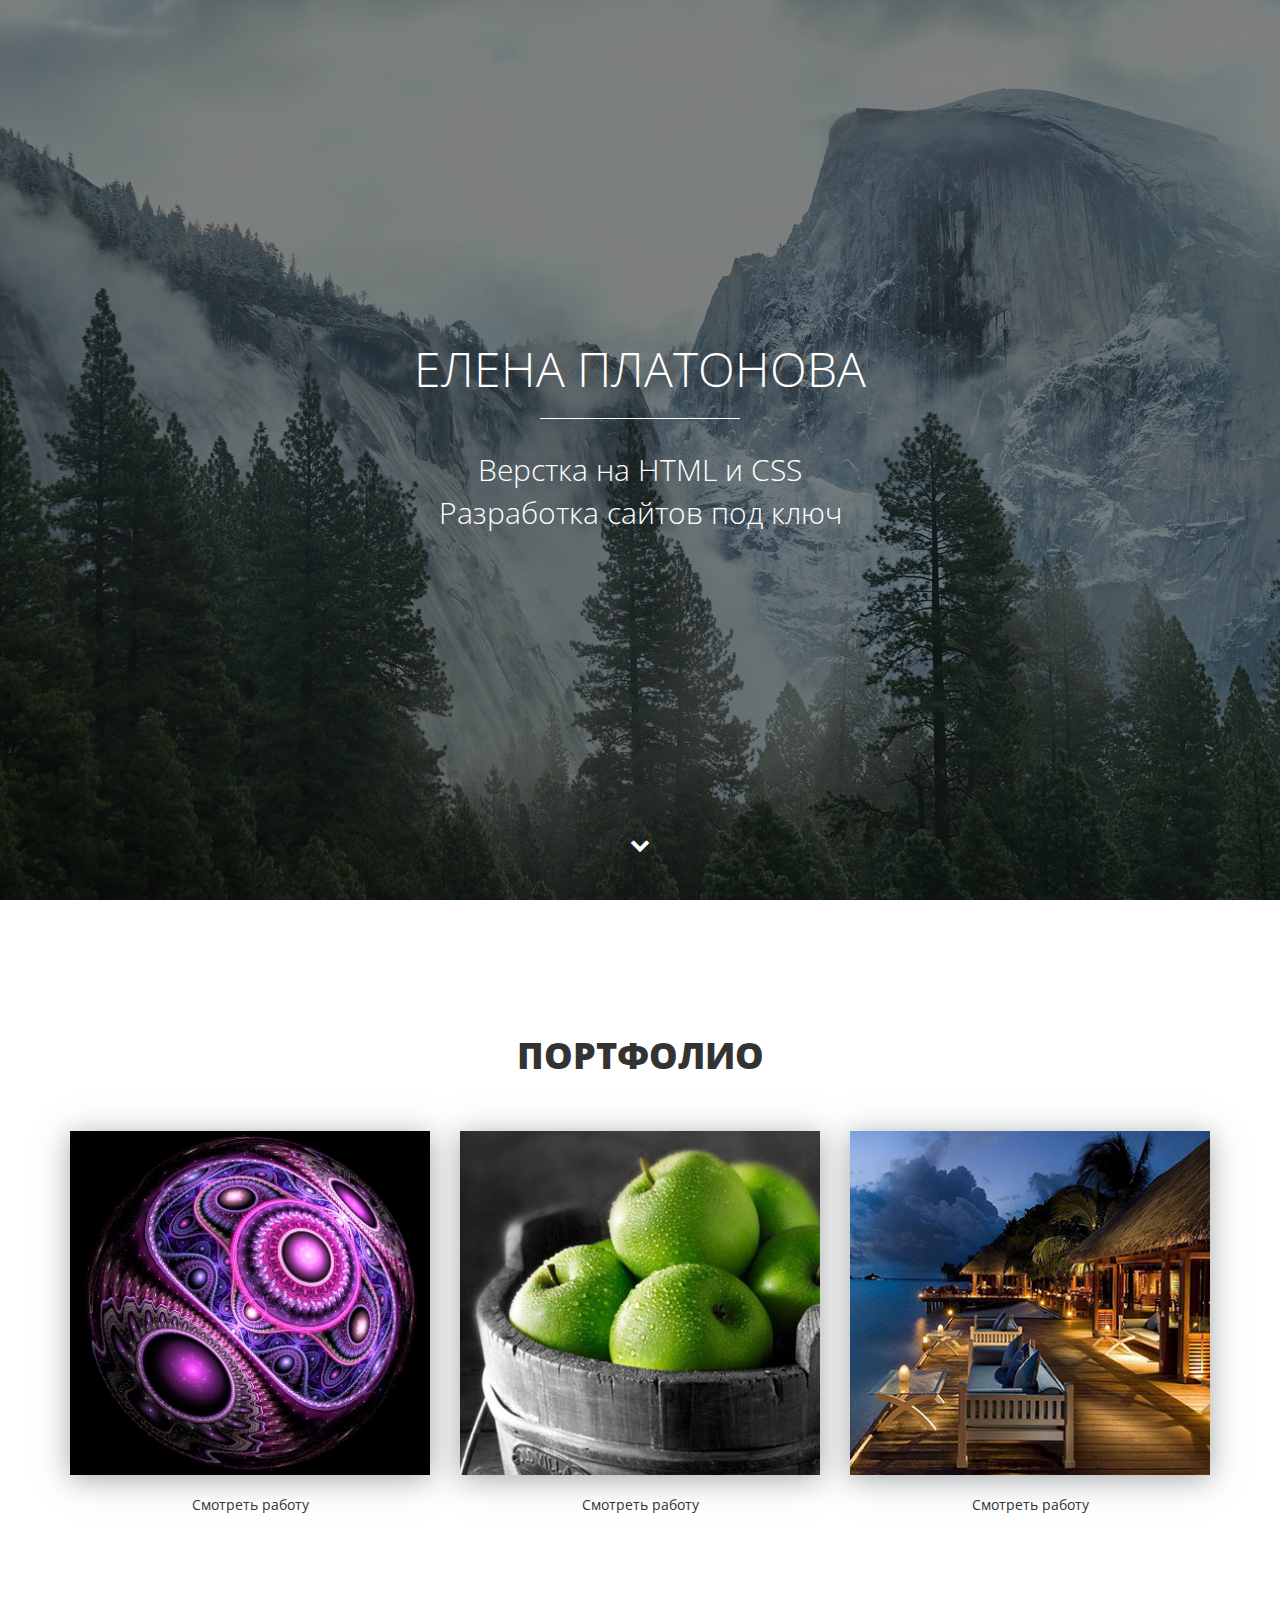
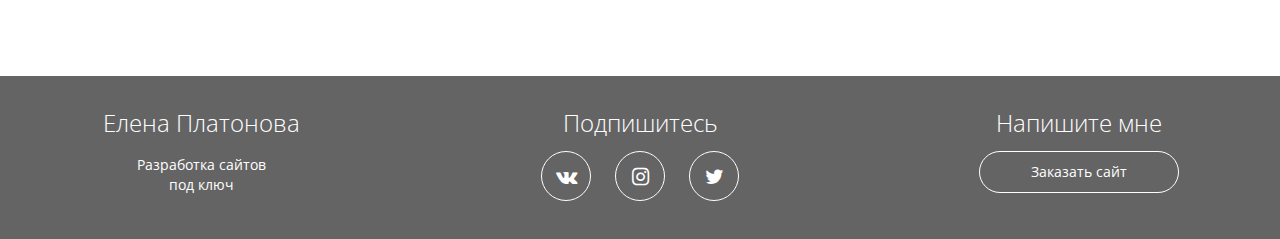
==== index.html @ ac8068d6 "second day" ====
<!DOCTYPE html>
<html lang="ru">
  <head>
    <meta charset="utf-8">
    <meta http-equiv="X-UA-Compatible" content="IE=edge">
    <meta name="viewport" content="width=device-width, initial-scale=1">
    <!--meta для соц сетей-->
    <meta property="og:url" content="">
    <meta property="og:type" content="website">
    <meta property="og:title" content="Елена Платонова - верстка сайтов на HTML и CSS">
    <meta property="og:image" content="">
    <meta property="og:description" content="Закажите разработку сайта без посредников от 5 990 рублей">
    <meta property="og:site_name" content="Портфолио верстальщика">
    <meta property="article:author" content="Елена Платонова">
    <!--заголовок сайта-->
    <title>Елена Платонова - Портфолио</title>
    <link href="https://fonts.googleapis.com/css?family=Open+Sans:400,700&amp;subset=cyrillic" rel="stylesheet">
    <link href="css/bootstrap.min.css" rel="stylesheet">
    <link rel="stylesheet" href="css/fontello.css">
    <link rel="stylesheet" href="css/fontello-embedded.css">
    <link href="css/style.css" rel="stylesheet">
    <!--фавиконка-->
    <link rel="shortcut icon" type="image/x-icon" href="favicon.ico">
    <!--[if lt IE 9]>
      <script src="https://oss.maxcdn.com/html5shiv/3.7.3/html5shiv.min.js"></script>
      <script src="https://oss.maxcdn.com/respond/1.4.2/respond.min.js"></script>
    <![endif]-->
  </head>
  <body>
    <div class="main">
      <div class="main-overlay"></div>
      <div class="wrapper">
        <div class="main-header">
          <h1>Елена Платонова</h1>
          <div class="main-line"></div>
          <p>Верстка на HTML и CSS<br>
            Разработка сайтов под ключ
          </p>
        </div>
      </div>
      <a class="main-down" href="#"><i class="icon-down"></i></a>
    </div>
    <div class="portfolio">
      <div class="container">
        <h2 class="section-header">Портфолио</h2>
      <div class="row">
        <div class="col-md-4">
          <div class="portfolio-block">
            <img src="img/portfolio/1.jpg" alt="Работа №1">
            <a data-toggle="modal" data-work='work-1' href="#work">Смотреть работу</a>
            </div>
        </div>
        <div class="col-md-4">
          <div class="portfolio-block">
            <img src="img/portfolio/2.jpg" alt="Работа №2">
            <a data-toggle="modal" data-work='work-2' href="#work">Смотреть работу</a>
            </div>
        </div>
        <div class="col-md-4">
          <div class="portfolio-block">
            <img src="img/portfolio/3.jpg" alt="Работа №3">
            <a data-toggle="modal" data-work='work-3' href="#work">Смотреть работу</a>
            </div>
        </div>
      </div>
      </div>
    </div>
    <div class="footer">
      <div class="container">
        <div class="row">
          <div class="col-md-3">
            <strong>Елена Платонова</strong>
            <p>Разработка сайтов <br>
            под ключ</p>
          </div>
          <div class="col-md-6">
            <strong>Подпишитесь</strong>
            <div class="social-links">
              <a href="#"><i class="icon-vk"></i></a>
              <a href="#"><i class="icon-instagram"></i></a>
              <a href="#"><i class="icon-twitter"></i></a>
            </div>
          </div>
          <div class="col-md-3">
            <strong>Напишите мне</strong>
            <a href="https://vk.me/id6710548" class="offer-btn">Заказать сайт</a>
          </div>
        </div>
      </div>
    </div>

    <!-- Всплывающие окна -->
<div class="modal fade" id="work" role="dialog">
  <div class="modal-dialog" role="document">
    <div class="modal-content">
      <div class="modal-header">
        <button type="button" class="close" data-dismiss="modal" aria-label="Close"><span aria-hidden="true">&times;</span></button>
        <h4 class="modal-title">Описание проекта</h4>
      </div>
      <div class="modal-body">
        
      </div>
    </div>
  </div>
</div>



    <!-- jQuery (necessary for Bootstrap's JavaScript plugins) -->
    <script src="https://ajax.googleapis.com/ajax/libs/jquery/1.12.4/jquery.min.js"></script>
    <script src="js/bootstrap.min.js"></script>
    <script>
      $(function() {
        var link = $('a[data-toggle="modal"]');
        link.on('click', function(event){
          var work = $(this).attr('data-work');
          var modal = $('.modal');
          modal.find('.modal-body').load(work+'.html');
        });
      });
    </script>
  </body>
</html>
---- css/fontello.css ----
@font-face {
  font-family: 'fontello';
  src: url('../font/fontello.eot?75813901');
  src: url('../font/fontello.eot?75813901#iefix') format('embedded-opentype'),
       url('../font/fontello.woff2?75813901') format('woff2'),
       url('../font/fontello.woff?75813901') format('woff'),
       url('../font/fontello.ttf?75813901') format('truetype'),
       url('../font/fontello.svg?75813901#fontello') format('svg');
  font-weight: normal;
  font-style: normal;
}
/* Chrome hack: SVG is rendered more smooth in Windozze. 100% magic, uncomment if you need it. */
/* Note, that will break hinting! In other OS-es font will be not as sharp as it could be */
/*
@media screen and (-webkit-min-device-pixel-ratio:0) {
  @font-face {
    font-family: 'fontello';
    src: url('../font/fontello.svg?75813901#fontello') format('svg');
  }
}
*/
 
 [class^="icon-"]:before, [class*=" icon-"]:before {
  font-family: "fontello";
  font-style: normal;
  font-weight: normal;
  speak: none;
 
  display: inline-block;
  text-decoration: inherit;
  width: 1em;
  margin-right: .2em;
  text-align: center;
  /* opacity: .8; */
 
  /* For safety - reset parent styles, that can break glyph codes*/
  font-variant: normal;
  text-transform: none;
 
  /* fix buttons height, for twitter bootstrap */
  line-height: 1em;
 
  /* Animation center compensation - margins should be symmetric */
  /* remove if not needed */
  margin-left: .2em;
 
  /* you can be more comfortable with increased icons size */
  /* font-size: 120%; */
 
  /* Font smoothing. That was taken from TWBS */
  -webkit-font-smoothing: antialiased;
  -moz-osx-font-smoothing: grayscale;
 
  /* Uncomment for 3D effect */
  /* text-shadow: 1px 1px 1px rgba(127, 127, 127, 0.3); */
}
 
.icon-down:before { content: '\e800'; } /* '' */
.icon-twitter:before { content: '\f099'; } /* '' */
.icon-instagram:before { content: '\f16d'; } /* '' */
.icon-vk:before { content: '\f189'; } /* '' */
---- css/fontello-embedded.css ----
@font-face {
  font-family: 'fontello';
  src: url('../font/fontello.eot?58071479');
  src: url('../font/fontello.eot?58071479#iefix') format('embedded-opentype'),
       url('../font/fontello.svg?58071479#fontello') format('svg');
  font-weight: normal;
  font-style: normal;
}
@font-face {
  font-family: 'fontello';
  src: url('[data-uri]') format('woff'),
       url('[data-uri]') format('truetype');
}
/* Chrome hack: SVG is rendered more smooth in Windozze. 100% magic, uncomment if you need it. */
/* Note, that will break hinting! In other OS-es font will be not as sharp as it could be */
/*
@media screen and (-webkit-min-device-pixel-ratio:0) {
  @font-face {
    font-family: 'fontello';
    src: url('../font/fontello.svg?58071479#fontello') format('svg');
  }
}
*/
 
 [class^="icon-"]:before, [class*=" icon-"]:before {
  font-family: "fontello";
  font-style: normal;
  font-weight: normal;
  speak: none;
 
  display: inline-block;
  text-decoration: inherit;
  width: 1em;
  margin-right: .2em;
  text-align: center;
  /* opacity: .8; */
 
  /* For safety - reset parent styles, that can break glyph codes*/
  font-variant: normal;
  text-transform: none;
     
  /* fix buttons height, for twitter bootstrap */
  line-height: 1em;
 
  /* Animation center compensation - margins should be symmetric */
  /* remove if not needed */
  margin-left: .2em;
 
  /* you can be more comfortable with increased icons size */
  /* font-size: 120%; */
 
  /* Uncomment for 3D effect */
  /* text-shadow: 1px 1px 1px rgba(127, 127, 127, 0.3); */
}
.icon-down:before { content: '\e800'; } /* '' */
.icon-twitter:before { content: '\f099'; } /* '' */
.icon-instagram:before { content: '\f16d'; } /* '' */
.icon-vk:before { content: '\f189'; } /* '' */
---- css/style.css ----
body {
  font-family: 'Open Sans', sans-serif;
}
html {
  font-size: 10px;
}
a:active, a:visited, a:focus {
  text-decoration: none;
  outline: none;
}
.wrapper {
  display: table-cell;
  vertical-align: middle;
}
.main {
  position: relative;
  display: table;
  width: 100%;
  text-align: center;
  color: #fff;
  height: 100vh;
  background: #000 url(../img/main-bg.jpg) center center no-repeat;
}
.main-overlay {
  position: absolute;
  width: 100%;
  height: 100%;
  background-color: rgba(0, 0, 0, 0.5);
  z-index: 1;
}
.main h1 {
  margin: 0;
  margin-bottom: 1.4rem;
  font-weight: 300;
  text-transform: uppercase;
  font-size: 4.8rem;
}
.main p {
  font-weight: 300;
  font-size: 3rem;
}
.main-header {
  position: relative;
  z-index: 2;
  /*border: 1px solid red;*/
}

.main-line {
  width: 200px;
  height: 1px;
  background-color: #fff;
  margin: 0 auto;
}
.main-down {
  position: absolute;
  color: #fff;
  z-index: 4;
  bottom: 2rem;
  display: inline-block;
  font-size: 2rem;
  width: 50px;
  height: 50px;
  border-radius: 50%;
  border: 1px solid transparent;
  left: 50%;
  margin-left: -25px;
  transition: 0.2s;
}
.main-down:hover {
  color: #fff;
  border-color: #fff;
}
/*Секция с портфолио*/
.portfolio {
  padding: 10rem 0px;
  text-align: center;
}
.section-header {
  text-transform: uppercase;
  font-weight: 800;
  font-size: 3.6rem;
  margin-bottom: 5rem;
}
.portfolio img {
  width: 100%;
  max-width: 360px;
  box-shadow: 0px 4px 29px 0px rgba(87, 92, 97, 0.54);
} 
.portfolio a {
  display: block;
  margin: 2rem auto 6rem;
  color: #333;
  width: 17rem;
  border-bottom: 1px solid transparent;
}
.portfolio a:hover {
  text-decoration: none;
  border-bottom: 1px dotted #333;
}
/*Секция подвал*/
.footer {
  background-color: #646464;
  color: #fff;
  text-align: center;
  padding: 3rem 0;
}
.footer strong {
  font-weight: 300;
  font-size: 2.4rem;
}
.social-links {
  margin-top: 1rem;
}
.social-links a {
  width: 5rem;
  height: 5rem;
  line-height: 5rem;
  display: inline-block;
  color: #fff;
  border: solid 1px #fff;
  border-radius: 50%;
  margin-left: 1rem;
  margin-right: 1rem;
  font-size: 2rem;
}
.social-links a:hover {
  background-color: #fff;
  color: #646464;
  transition: 0.2s;
}
.offer-btn {
  display: block;
  width: 80%;
  max-width: 200px;
  margin: 1rem auto;
  border: 1px solid #fff;
  padding-top: 1rem;
  padding-bottom: 1rem;
  color: #fff;
  border-radius: 100px;
  transition: 0.2s;
}
.offer-btn:hover {
  text-decoration: none;
  background-color: #fff;
  color: #646464;
}
.modal img {
  width: 100%;
}
.modal-title {
  font-weight: 800;
  font-size: 2rem;
}
.close {
  background-color: transparent;
  border: none;
  font-size: 2.5rem;
  position: absolute;
  right: 2rem;
  top: 1rem;
}
.modal-btn {
  display: block;
  color: #333;
  border: 1px solid #333;
  padding: 10px 20px;
  border-radius: 5px;
}
.modal-btn:hover {
  background-color: #333;
  color: #fff;
  text-decoration: none;
}
@media (min-width: 0px) and (max-width: 767px) {
  html {
    font-size: 7px;
  }
  .footer strong {
    margin: 3rem 0 2rem;
    display: inline-block;
  }
  .social-links a {
    font-size: 1.5rem;
  }
}

@media (min-width: 768px) and (max-width: 991px) {
  .footer strong {
    margin: 3rem 0 2rem;
    display: inline-block;
  }
}
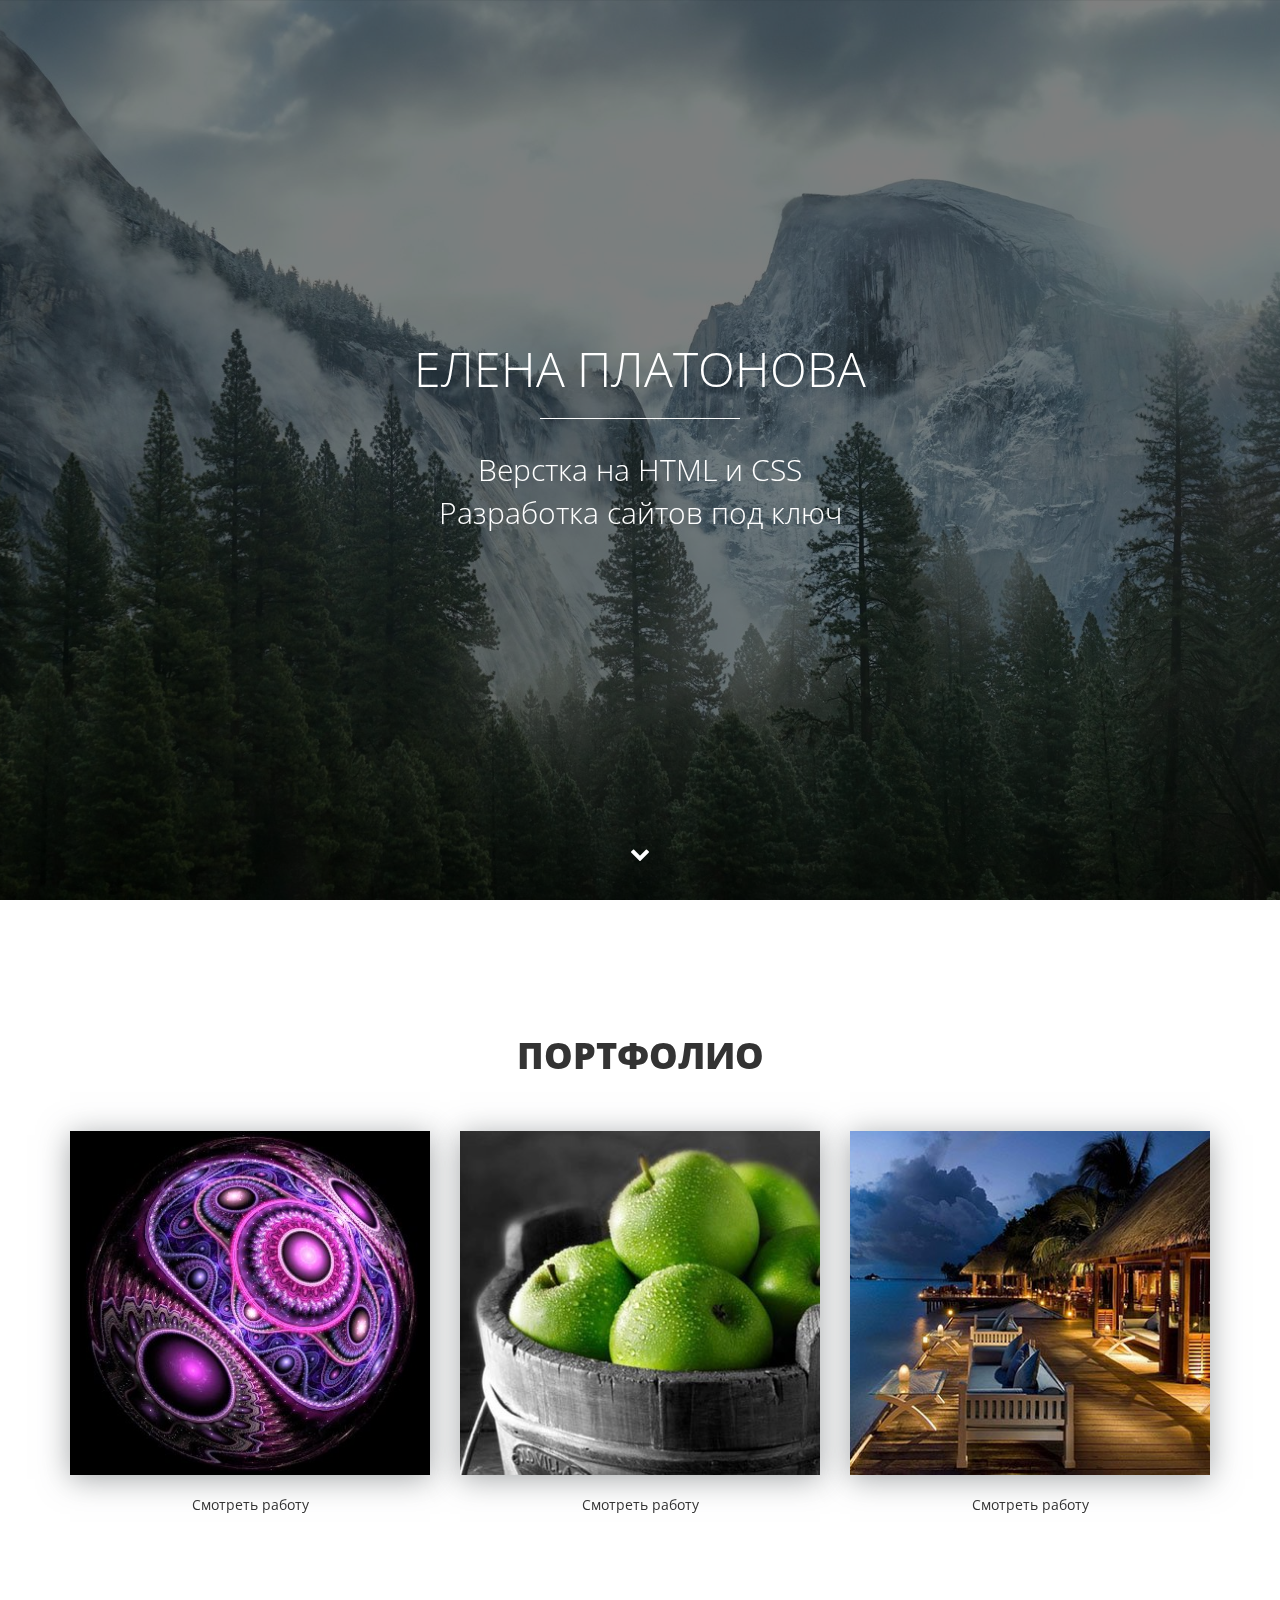
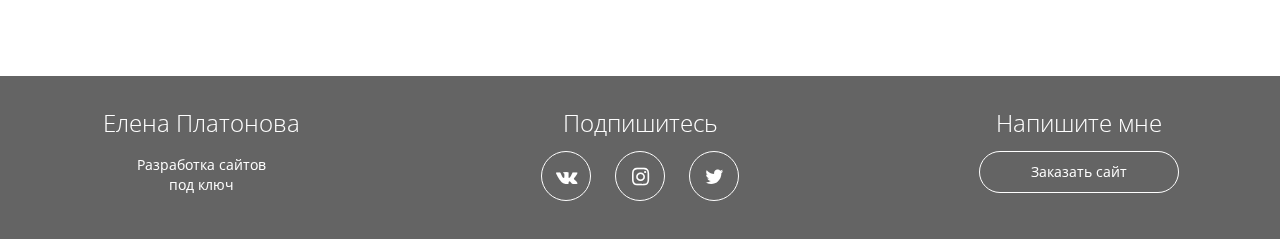
==== commit 38579ef9: "third day - parallax" ====
--- a/index.html
+++ b/index.html
@@ -27,7 +27,7 @@
     <![endif]-->
   </head>
   <body>
-    <div class="main">
+    <div class="main parallax-window" data-speed = "0.4" data-parallax="scroll" data-image-src="img/main-bg.jpg">
       <div class="main-overlay"></div>
       <div class="wrapper">
         <div class="main-header">
@@ -38,28 +38,28 @@
           </p>
         </div>
       </div>
-      <a class="main-down" href="#"><i class="icon-down"></i></a>
+      <a class="main-down slowly" href="#portfolio"><i class="icon-down"></i></a>
     </div>
-    <div class="portfolio">
+    <div class="portfolio" id="portfolio">
       <div class="container">
         <h2 class="section-header">Портфолио</h2>
       <div class="row">
         <div class="col-md-4">
           <div class="portfolio-block">
             <img src="img/portfolio/1.jpg" alt="Работа №1">
-            <a data-toggle="modal" data-work='work-1' href="#work">Смотреть работу</a>
+            <a class="link cd-modal-trigger" data-work='work-1' href="#0">Смотреть работу</a>
             </div>
         </div>
         <div class="col-md-4">
           <div class="portfolio-block">
             <img src="img/portfolio/2.jpg" alt="Работа №2">
-            <a data-toggle="modal" data-work='work-2' href="#work">Смотреть работу</a>
+            <a class="link cd-modal-trigger" data-work='work-2' href="#0">Смотреть работу</a>
             </div>
         </div>
         <div class="col-md-4">
           <div class="portfolio-block">
             <img src="img/portfolio/3.jpg" alt="Работа №3">
-            <a data-toggle="modal" data-work='work-3' href="#work">Смотреть работу</a>
+            <a class="link cd-modal-trigger" data-work='work-3' href="#0">Смотреть работу</a>
             </div>
         </div>
       </div>
@@ -76,9 +76,9 @@
           <div class="col-md-6">
             <strong>Подпишитесь</strong>
             <div class="social-links">
-              <a href="#"><i class="icon-vk"></i></a>
-              <a href="#"><i class="icon-instagram"></i></a>
-              <a href="#"><i class="icon-twitter"></i></a>
+              <a href="https://vk.me/id6710548"><i class="icon-vk"></i></a>
+              <a href="https://www.instagram.com/helen.platonova/"><i class="icon-instagram"></i></a>
+              <a href="https://twitter.com"><i class="icon-twitter"></i></a>
             </div>
           </div>
           <div class="col-md-3">
@@ -88,6 +88,19 @@
         </div>
       </div>
     </div>
+
+<div class="cd-modal">
+	<div class="modal-content">
+
+	</div> <!-- .modal-content -->
+
+	<a href="#0" class="modal-close">Close</a>
+</div> <!-- .cd-modal -->
+
+<div class="cd-transition-layer"> 
+	<div class="bg-layer"></div>
+</div> <!-- .cd-transition-layer -->
+
 
     <!-- Всплывающие окна -->
 <div class="modal fade" id="work" role="dialog">
@@ -108,16 +121,32 @@
 
     <!-- jQuery (necessary for Bootstrap's JavaScript plugins) -->
     <script src="https://ajax.googleapis.com/ajax/libs/jquery/1.12.4/jquery.min.js"></script>
-    <script src="js/bootstrap.min.js"></script>
+    <script src="js/main.js"></script>
+    <script src="js/parallax.min.js"></script>
     <script>
       $(function() {
-        var link = $('a[data-toggle="modal"]');
+        var link = $('.cd-modal-trigger');
         link.on('click', function(event){
           var work = $(this).attr('data-work');
-          var modal = $('.modal');
-          modal.find('.modal-body').load(work+'.html');
+          $('.modal-content').load(work+'.html');
         });
       });
     </script>
+    <script>
+      $(document).ready(function() {
+        // навигация - плавный скроллинг к якорю
+        $(".slowly").on("click", function (event) {
+          // отменяем стандартную обработку нажатия по ссылке
+          event.preventDefault();
+          // забираем идентификатор бока с атрибута href
+          var id = $(this).attr('href'),
+          // узнаем высотуот начала страницы до блока на который ссылается якорь
+          top = $(id).offset().top;
+          // анимируем переход на расстояние - top за 1500 мс
+          $('body,html').animate({scrollTop: top}, 800);
+        });
+      });
+    
+    </script>
   </body>
 </html>--- a/css/style.css
+++ b/css/style.css
@@ -19,7 +19,7 @@
   text-align: center;
   color: #fff;
   height: 100vh;
-  background: #000 url(../img/main-bg.jpg) center center no-repeat;
+  /* background: #000 url(../img/main-bg.jpg) center center no-repeat;*/
 }
 .main-overlay {
   position: absolute;
@@ -59,7 +59,7 @@
   display: inline-block;
   font-size: 2rem;
   width: 50px;
-  height: 50px;
+  padding: 10px;
   border-radius: 50%;
   border: 1px solid transparent;
   left: 50%;
@@ -145,12 +145,16 @@
   background-color: #fff;
   color: #646464;
 }
-.modal img {
-  width: 100%;
-}
-.modal-title {
-  font-weight: 800;
-  font-size: 2rem;
+/*.modal img {
+  width: 100%;
+}*/
+.modal-content h4 {
+  font-weight: 300;
+  font-size: 2.5rem;
+}
+.modal-content p {
+  font-size: 1.4rem;
+  padding: 0;
 }
 .close {
   background-color: transparent;
@@ -162,14 +166,14 @@
 }
 .modal-btn {
   display: block;
-  color: #333;
-  border: 1px solid #333;
+  color: #fff;
+  border: 1px solid #fff;
   padding: 10px 20px;
   border-radius: 5px;
 }
 .modal-btn:hover {
-  background-color: #333;
-  color: #fff;
+  background-color: #fff;
+  color: #333;
   text-decoration: none;
 }
 @media (min-width: 0px) and (max-width: 767px) {
@@ -190,4 +194,266 @@
     margin: 3rem 0 2rem;
     display: inline-block;
   }
-}+}
+
+/*Оформление модального окна*/
+
+/* -------------------------------- 
+
+Main Content
+
+-------------------------------- */
+.cd-main-content {
+  position: relative;
+  z-index: 1;
+  width: 100%;
+  height: 100vh;
+  /* vertically align its content */
+  display: table;
+  background-color: #e4dcca;
+}
+.cd-main-content .center {
+  /* vertically align inside parent element */
+  display: table-cell;
+  vertical-align: middle;
+  text-align: center;
+}
+
+/* -------------------------------- 
+
+Modal window 
+
+-------------------------------- */
+.cd-modal {
+  position: fixed;
+  top: 0;
+  left: 0;
+  z-index: 3;
+  height: 100%;
+  width: 100%;
+  overflow: hidden;
+  /*background: #402f44 url(../img/modal-bg.jpg) no-repeat center center;*/
+  background-size: cover;
+  opacity: 0;
+  visibility: hidden;
+  -webkit-transition: opacity 0.3s 0s, visibility 0s 0.3s;
+  -moz-transition: opacity 0.3s 0s, visibility 0s 0.3s;
+  transition: opacity 0.3s 0s, visibility 0s 0.3s;
+}
+.modal-content {
+  background: #402f44 url(../img/modal-bg.jpg) no-repeat center center;
+}
+.cd-modal .modal-content {
+  height: 100%;
+  overflow-y: auto;
+  padding: 3em 5%;
+  color: #e4dcca;
+  -webkit-font-smoothing: antialiased;
+  -moz-osx-font-smoothing: grayscale;
+}
+.cd-modal h1 {
+  text-align: center;
+}
+.cd-modal h1::after {
+  /* ink/brush separation */
+  content: '';
+  display: block;
+  width: 130px;
+  height: 18px;
+  background: url(../img/ink-separation.svg) no-repeat center center;
+  margin: .2em auto 0;
+}
+.cd-modal p {
+  line-height: 1.6;
+  max-width: 800px;
+}
+.cd-modal .modal-close {
+  /* 'X' icon */
+  position: absolute;
+  z-index: 1;
+  top: 20px;
+  right: 5%;
+  height: 45px;
+  width: 45px;
+  border-radius: 50%;
+  background: rgba(0, 0, 0, 0.3) url(../img/cd-icon-close.svg) no-repeat center center;
+  /* image replacement */
+  overflow: hidden;
+  text-indent: 100%;
+  white-space: nowrap;
+  visibility: hidden;
+  opacity: 0;
+  -webkit-transform: scale(0);
+  -moz-transform: scale(0);
+  -ms-transform: scale(0);
+  -o-transform: scale(0);
+  transform: scale(0);
+  -webkit-transition: -webkit-transform 0.3s 0s, visibility 0s 0.3s, opacity 0.3s 0s;
+  -moz-transition: -moz-transform 0.3s 0s, visibility 0s 0.3s, opacity 0.3s 0s;
+  transition: transform 0.3s 0s, visibility 0s 0.3s, opacity 0.3s 0s;
+}
+.no-touch .cd-modal .modal-close:hover {
+  background-color: rgba(0, 0, 0, 0.5);
+}
+.cd-modal.visible {
+  opacity: 1;
+  visibility: visible;
+  -webkit-transition: opacity 0.7s, visibility 0s;
+  -moz-transition: opacity 0.7s, visibility 0s;
+  transition: opacity 0.7s, visibility 0s;
+}
+.cd-modal.visible .modal-content {
+  /* this fixes the buggy scrolling on webkit browsers - mobile devices only - when overflow property is applied */
+  -webkit-overflow-scrolling: touch;
+}
+.cd-modal.visible .modal-close {
+  visibility: visible;
+  opacity: 1;
+  -webkit-transition: -webkit-transform 0.3s 0s, visibility 0s 0s, opacity 0.3s 0s;
+  -moz-transition: -moz-transform 0.3s 0s, visibility 0s 0s, opacity 0.3s 0s;
+  transition: transform 0.3s 0s, visibility 0s 0s, opacity 0.3s 0s;
+  -webkit-transform: scale(1);
+  -moz-transform: scale(1);
+  -ms-transform: scale(1);
+  -o-transform: scale(1);
+  transform: scale(1);
+}
+@media only screen and (min-width: 1100px) {
+  .cd-modal .modal-content {
+    padding: 6em 5%;
+  }
+  .cd-modal .modal-close {
+    height: 60px;
+    width: 60px;
+  }
+  .cd-modal p {
+    font-size: 2rem;
+  }
+}
+
+/* -------------------------------- 
+
+Transition Layer 
+
+-------------------------------- */
+.cd-transition-layer {
+  position: fixed;
+  top: 0;
+  left: 0;
+  z-index: 2;
+  height: 100%;
+  width: 100%;
+  opacity: 0;
+  visibility: hidden;
+  overflow: hidden;
+}
+.cd-transition-layer .bg-layer {
+  position: absolute;
+  left: 50%;
+  top: 50%;
+  -webkit-transform: translateY(-50%) translateX(-2%);
+  -moz-transform: translateY(-50%) translateX(-2%);
+  -ms-transform: translateY(-50%) translateX(-2%);
+  -o-transform: translateY(-50%) translateX(-2%);
+  transform: translateY(-50%) translateX(-2%);
+  /* its dimentions will be overwritten using jQuery to proportionally fit the viewport */
+  height: 100%;
+  /* our sprite is composed of 25 frames */
+  width: 2500%;
+  background: url(../img/ink.png) no-repeat 0 0;
+  background-size: 100% 100%;
+}
+.cd-transition-layer.visible {
+  opacity: 1;
+  visibility: visible;
+}
+.cd-transition-layer.opening .bg-layer {
+  -webkit-animation: cd-sequence 0.8s steps(24);
+  -moz-animation: cd-sequence 0.8s steps(24);
+  animation: cd-sequence 0.8s steps(24);
+  -webkit-animation-fill-mode: forwards;
+  -moz-animation-fill-mode: forwards;
+  animation-fill-mode: forwards;
+}
+.cd-transition-layer.closing .bg-layer {
+  -webkit-animation: cd-sequence-reverse 0.8s steps(24);
+  -moz-animation: cd-sequence-reverse 0.8s steps(24);
+  animation: cd-sequence-reverse 0.8s steps(24);
+  -webkit-animation-fill-mode: forwards;
+  -moz-animation-fill-mode: forwards;
+  animation-fill-mode: forwards;
+}
+.no-cssanimations .cd-transition-layer {
+  display: none;
+}
+
+@-webkit-keyframes cd-sequence {
+  0% {
+    /* translateX(-2%) is used to horizontally center the first frame inside the viewport */
+    -webkit-transform: translateY(-50%) translateX(-2%);
+  }
+  100% {
+    /* translateX(-98%) (2% + 96) is used to horizontally center the last frame inside the viewport  */
+    -webkit-transform: translateY(-50%) translateX(-98%);
+  }
+}
+@-moz-keyframes cd-sequence {
+  0% {
+    /* translateX(-2%) is used to horizontally center the first frame inside the viewport */
+    -moz-transform: translateY(-50%) translateX(-2%);
+  }
+  100% {
+    /* translateX(-98%) (2% + 96) is used to horizontally center the last frame inside the viewport  */
+    -moz-transform: translateY(-50%) translateX(-98%);
+  }
+}
+@keyframes cd-sequence {
+  0% {
+    /* translateX(-2%) is used to horizontally center the first frame inside the viewport */
+    -webkit-transform: translateY(-50%) translateX(-2%);
+    -moz-transform: translateY(-50%) translateX(-2%);
+    -ms-transform: translateY(-50%) translateX(-2%);
+    -o-transform: translateY(-50%) translateX(-2%);
+    transform: translateY(-50%) translateX(-2%);
+  }
+  100% {
+    /* translateX(-98%) (2% + 96) is used to horizontally center the last frame inside the viewport  */
+    -webkit-transform: translateY(-50%) translateX(-98%);
+    -moz-transform: translateY(-50%) translateX(-98%);
+    -ms-transform: translateY(-50%) translateX(-98%);
+    -o-transform: translateY(-50%) translateX(-98%);
+    transform: translateY(-50%) translateX(-98%);
+  }
+}
+@-webkit-keyframes cd-sequence-reverse {
+  0% {
+    -webkit-transform: translateY(-50%) translateX(-98%);
+  }
+  100% {
+    -webkit-transform: translateY(-50%) translateX(-2%);
+  }
+}
+@-moz-keyframes cd-sequence-reverse {
+  0% {
+    -moz-transform: translateY(-50%) translateX(-98%);
+  }
+  100% {
+    -moz-transform: translateY(-50%) translateX(-2%);
+  }
+}
+@keyframes cd-sequence-reverse {
+  0% {
+    -webkit-transform: translateY(-50%) translateX(-98%);
+    -moz-transform: translateY(-50%) translateX(-98%);
+    -ms-transform: translateY(-50%) translateX(-98%);
+    -o-transform: translateY(-50%) translateX(-98%);
+    transform: translateY(-50%) translateX(-98%);
+  }
+  100% {
+    -webkit-transform: translateY(-50%) translateX(-2%);
+    -moz-transform: translateY(-50%) translateX(-2%);
+    -ms-transform: translateY(-50%) translateX(-2%);
+    -o-transform: translateY(-50%) translateX(-2%);
+    transform: translateY(-50%) translateX(-2%);
+  }
+}
